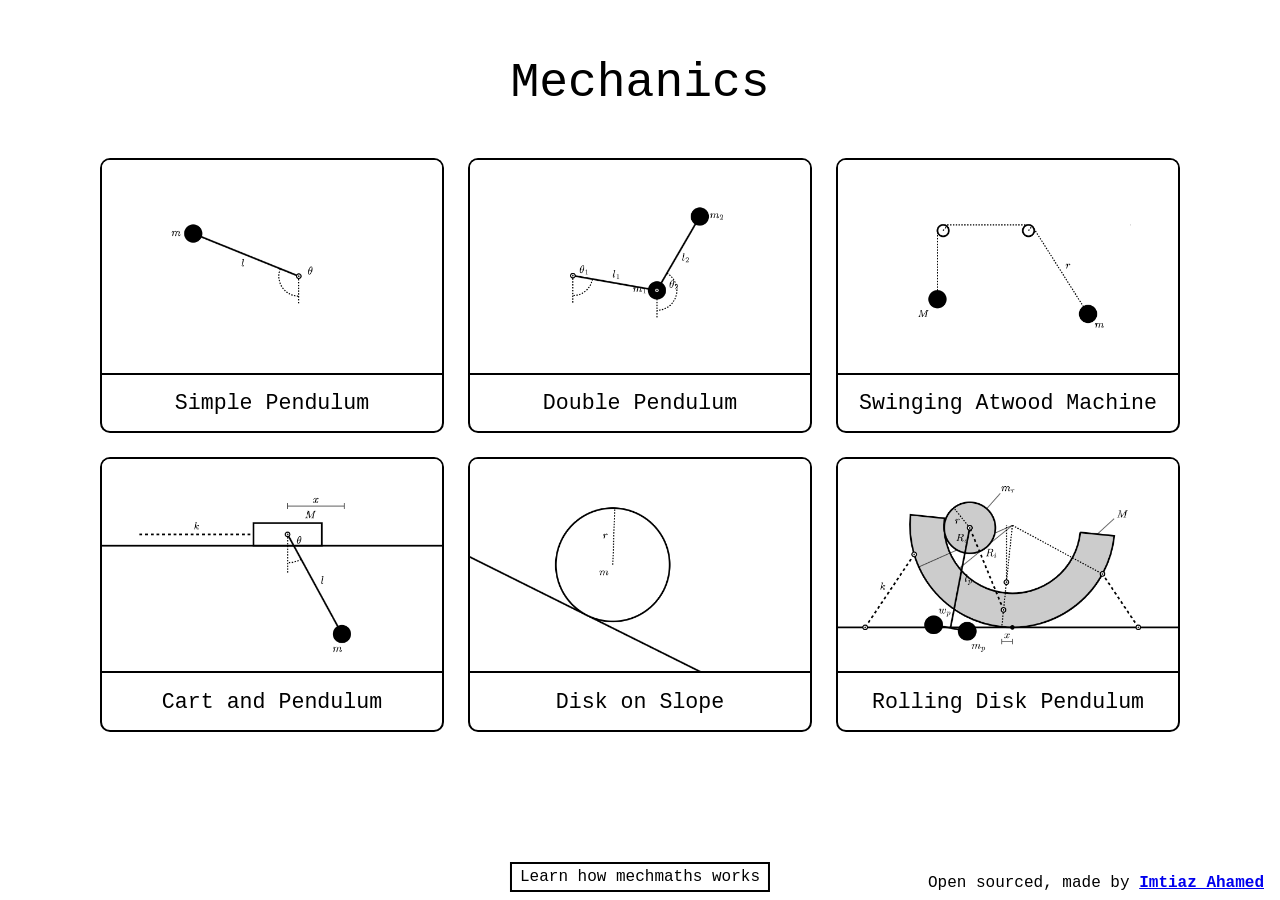
==== index.html @ cea990c5 "Phone ver add" ====
<!DOCTYPE html>
<html lang="en">

<head>
    <meta charset="UTF-8">
    <meta name="viewport" content="width=device-width, initial-scale=1.0">
    <title>Mechanics</title>
    <link rel="stylesheet" href="style.css?v=mobile">
    <link rel="stylesheet" href="homepage.css" type="text/css">
    <link rel="icon" type="image/svg+xml" href="simulation.svg" />
</head>

<body class="home-body">
    <div class="options-header">Mechanics</div>

    <div class="grid-container">
        <a class="options-card" href="pend/">
            <div class="card-thumb">
                <img src="home/photo1.png" alt="Single Pendulum">
            </div>
            <div class="card-footer">
                <span>Simple Pendulum</span>
            </div>
        </a>

        <a class="options-card" href="dpend/">
            <div class="card-thumb">
                <img src="home/photo2.png" alt="Double Pendulum">
            </div>
            <div class="card-footer">
                <span>Double Pendulum</span>
            </div>
        </a>

        <a class="options-card" href="atwood/">
            <div class="card-thumb">
                <img src="home/photo3.png" alt="Swinging Atwood Machine">
            </div>
            <div class="card-footer">
                <span>Swinging Atwood Machine</span>
            </div>
        </a>

        <a class="options-card" href="cart/">
            <div class="card-thumb">
                <img src="home/photo4.png" alt="Cart and Pendulum">
            </div>
            <div class="card-footer">
                <span>Cart and Pendulum</span>
            </div>
        </a>

        <a class="options-card" href="slope/">
            <div class="card-thumb">
                <img src="home/photo5.png" alt="Disk on Slope">
            </div>
            <div class="card-footer">
                <span>Disk on Slope</span>
            </div>
        </a>

        <a class="options-card" href="disk/">
            <div class="card-thumb">
                <img src="home/photo6.png" alt="Rolling Disk Pendulum">
            </div>
            <div class="card-footer">
                <span>Rolling Disk Pendulum</span>
            </div>
        </a>
    </div>

    <div class="site-attribution">
        Open sourced, made by <a href="https://github.com/imtua"><b>Imtiaz Ahamed</b></a>
    </div>
    <a class="mechmath-link" href="https://mechanics.help/mechmaths">Learn how mechmaths works</a>
</body>

</html>
---- style.css ----
body {
    margin: 0;
    background-color: #ffffff;
    color: #000000;
    font-family: ui-monospace, "SF Mono", "Liberation Mono", Menlo, Consolas, monospace;
}

body:not(.home-body) {
    overflow: hidden;
}

#energy-label {
    position: absolute;
    top: 0.5em;
    left: 1em;
}

#metrics-label {
    position: absolute;
    top: 50%;
    right: 1em;
    transform: translateY(-50%);
    line-height: 1.5;
    text-align: right;
}

#modal-toggle {
    position: absolute;
    top: 2em;
    left: 0.5em;
}

#description-toggle {
    position: absolute;
    top: 4em;
    left: 0.5em;
}

#parameters-toggle {
    position: absolute;
    top: calc(50% + 4em);
    right: 1em;
}

#parameters-panel {
    position: absolute;
    display: none;
    top: calc(50% + 7em);
    right: 1em;
    max-width: min(28em, calc(100vw - 1em));
    padding: 0.75em;
    border: 2px solid black;
    background-color: white;
    z-index: 1;
}

#parameters-panel.shown {
    display: block;
}

#parameters-panel.available {
    display: none;
}

#parameters-panel.available.shown {
    display: block;
}

.parameter-row {
    display: grid;
    grid-template-columns: 8em 8em 6em;
    gap: 0.5em;
    align-items: center;
    margin-top: 0.5em;
}

.parameter-row input[type="number"] {
    width: 5em;
}

#energy-bar {
    position: absolute;
    top: 20%;
    bottom: 3%;
    left: 1.5em;
    width: 1.5em;
    border: 2px solid black;
    background-color: #AAA;
}

#kinetic-bar {
    position: absolute;
    bottom: 0;
    width: 100%;
    background-color: #EEE;
}

#energy-bar-label {
    position: absolute;
    top: calc(20% - 1.75em);
    left: 0.75em;
}

.color-label {
    display: inline-block;
    width: 0.75em;
    height: 0.75em;
    border: 2px solid black;
    vertical-align: -0.1em;
}

#equation-label {
    position: absolute;
    top: 0;
    right: 1em;
}

#symbol-container svg {
    position: absolute;
    top: 0;
    left: 0;
    visibility: hidden;
}

#simulation-label {
    position: absolute;
    bottom: 2.5em;
    right: 1em;
    font-size: 2em;
}

#attribution-label {
    position: absolute;
    right: 1em;
    bottom: 0.5em;
}

#mechmath-link {
    position: absolute;
    bottom: 0.5em;
    left: 50%;
    transform: translateX(-50%);
    padding: 0.25em 0.5em;
    border: 2px solid black;
    color: inherit;
    background-color: white;
    text-decoration: none;
}

#playback-container {
    position: absolute;
    right: 1em;
    bottom: 3.5em;
    display: flex;
    gap: 0.5em;
}

.playback-button {
    width: 1.5em;
    height: 1.5em;
    cursor: pointer;
}

#system-modal {
    position: absolute;
    display: none;
    align-items: center;
    top: 0;
    left: 0;
    width: 100%;
    height: 100%;
    z-index: 1;
    transition-property: display;
    transition-duration: 0.5s;
    transition-behavior: allow-discrete;
}

#system-modal.shown {
    display: flex;
}

#system-modal-content {
    margin: 0 auto;
    overflow: auto;
    background-color: #fefefe;
    border: 2px solid black;
    border-radius: 10px;
    padding: 0.5em 1em;
    font-size: 1.25em;
    max-height: 80vh;
}

#description-modal {
    position: absolute;
    display: none;
    align-items: center;
    top: 0;
    left: 0;
    width: 100%;
    height: 100%;
    z-index: 1;
    transition-property: display;
    transition-duration: 0.5s;
    transition-behavior: allow-discrete;
}

#description-modal.shown {
    display: flex;
}

#description-modal-content {
    margin: 0 auto;
    overflow: auto;
    background-color: #fefefe;
    border: 2px solid black;
    border-radius: 10px;
    padding: 0.5em 1em;
    font-size: 1.25em;
    max-width: 80vw;
    max-height: 80vh;
}

#description-file {
    white-space: pre-wrap;
}

@media (max-width: 600px) {
    body:not(.home-body) {
        overflow: hidden;
    }

    #energy-label {
        top: 0.35em;
        left: 0.5em;
        max-width: 48%;
        font-size: 0.75em;
        white-space: nowrap;
    }

    #equation-label {
        top: 0.25em;
        right: 0.5em;
        max-width: 48%;
        font-size: 0.7em;
        text-align: right;
    }

    #modal-toggle,
    #description-toggle {
        left: 0.5em;
        font-size: 0.75em;
    }

    #modal-toggle {
        top: 3em;
    }

    #description-toggle {
        top: 5.25em;
    }

    #metrics-label {
        top: 7em;
        right: 0.5em;
        transform: none;
        font-size: 0.8em;
    }

    #parameters-toggle {
        top: 14em;
        right: 0.5em;
        font-size: 0.75em;
    }

    #parameters-panel {
        top: 16em;
        right: 0.5em;
        max-width: calc(100vw - 1em);
        max-height: calc(100vh - 18em);
        overflow: auto;
        padding: 0.5em;
        font-size: 0.8em;
    }

    .parameter-row {
        grid-template-columns: 7em minmax(7em, 1fr) 4.5em;
        gap: 0.25em;
    }

    .parameter-row input[type="number"] {
        width: 4em;
    }

    #energy-bar-label {
        top: 20%;
        left: 0.5em;
        transform: translateY(-1.75em);
        font-size: 0.75em;
    }

    #energy-bar {
        top: 23%;
        bottom: 5em;
        left: 0.5em;
        width: 1em;
    }

    #simulation-label {
        right: 0.5em;
        bottom: 3.75em;
        font-size: 1.25em;
    }

    #attribution-label {
        right: 0.5em;
        bottom: 0.5em;
        font-size: 0.65em;
    }

    #mechmath-link {
        bottom: 0.5em;
        font-size: 0.7em;
    }

    #playback-container {
        right: 0.5em;
        bottom: 2.25em;
    }
}
---- homepage.css ----
.home-body {
    background-color: #ffffff;
    color: #000000;
    min-height: 100vh;
    display: flex;
    flex-direction: column;
    align-items: center;
    box-sizing: border-box;
    padding: 2rem 1rem 4rem;
}

.site-attribution {
    position: fixed;
    right: 1em;
    bottom: 0.5em;
}

.mechmath-link {
    position: fixed;
    bottom: 0.5em;
    left: 50%;
    transform: translateX(-50%);
    padding: 0.25em 0.5em;
    border: 2px solid black;
    color: inherit;
    background-color: white;
    text-decoration: none;
}

.options-header {
    text-align: center;
    font-size: 3em;
    margin: 0.5em 0 1em;
}

/* 3x2 Grid */
.grid-container {
    display: grid;
    grid-template-columns: repeat(3, 1fr);
    gap: 1.5rem;
    max-width: 1080px;
    width: 100%;
    box-sizing: border-box;
}

/* Card Container */
.options-card {
    display: flex;
    flex-direction: column;
    color: black;
    text-decoration: none;
    border: 2px solid black;
    border-radius: 10px;
    background-color: white;
    overflow: hidden;
    transition: background-color 0.25s ease-out;
}

/* Full card turns #CCC on hover */
.options-card:hover {
    background-color: #CCC;
}

/* Image Slot */
.card-thumb {
    width: 100%;
    aspect-ratio: 16 / 10;
    border-bottom: 2px solid black;
    background-color: #ffffff;
    overflow: hidden;
}

.card-thumb img {
    width: 100%;
    height: 100%;
    object-fit: cover;
    display: block;
}

/* Bottom Label with original underline animation */
.card-footer {
    text-align: center;
    font-size: 1.35em;
    padding: 0.75em 0.5em;
}

.card-footer span {
    display: inline-block;
    position: relative;
}

.card-footer span::after {
    content: "";
    position: absolute;
    width: 100%;
    transform: scaleX(0);
    height: 2px;
    bottom: -1px;
    left: 0;
    background-color: black;
    transform-origin: bottom right;
    transition: transform 0.25s ease-out;
}

.options-card:hover .card-footer span::after {
    transform: scaleX(1);
    transform-origin: bottom left;
}

/* Responsive Breakpoints */
@media (max-width: 900px) {
    .grid-container {
        grid-template-columns: repeat(2, 1fr);
    }
}

@media (max-width: 600px) {
    .grid-container {
        grid-template-columns: 1fr;
    }

    .site-attribution {
        bottom: 3em;
        font-size: 0.8em;
    }
}
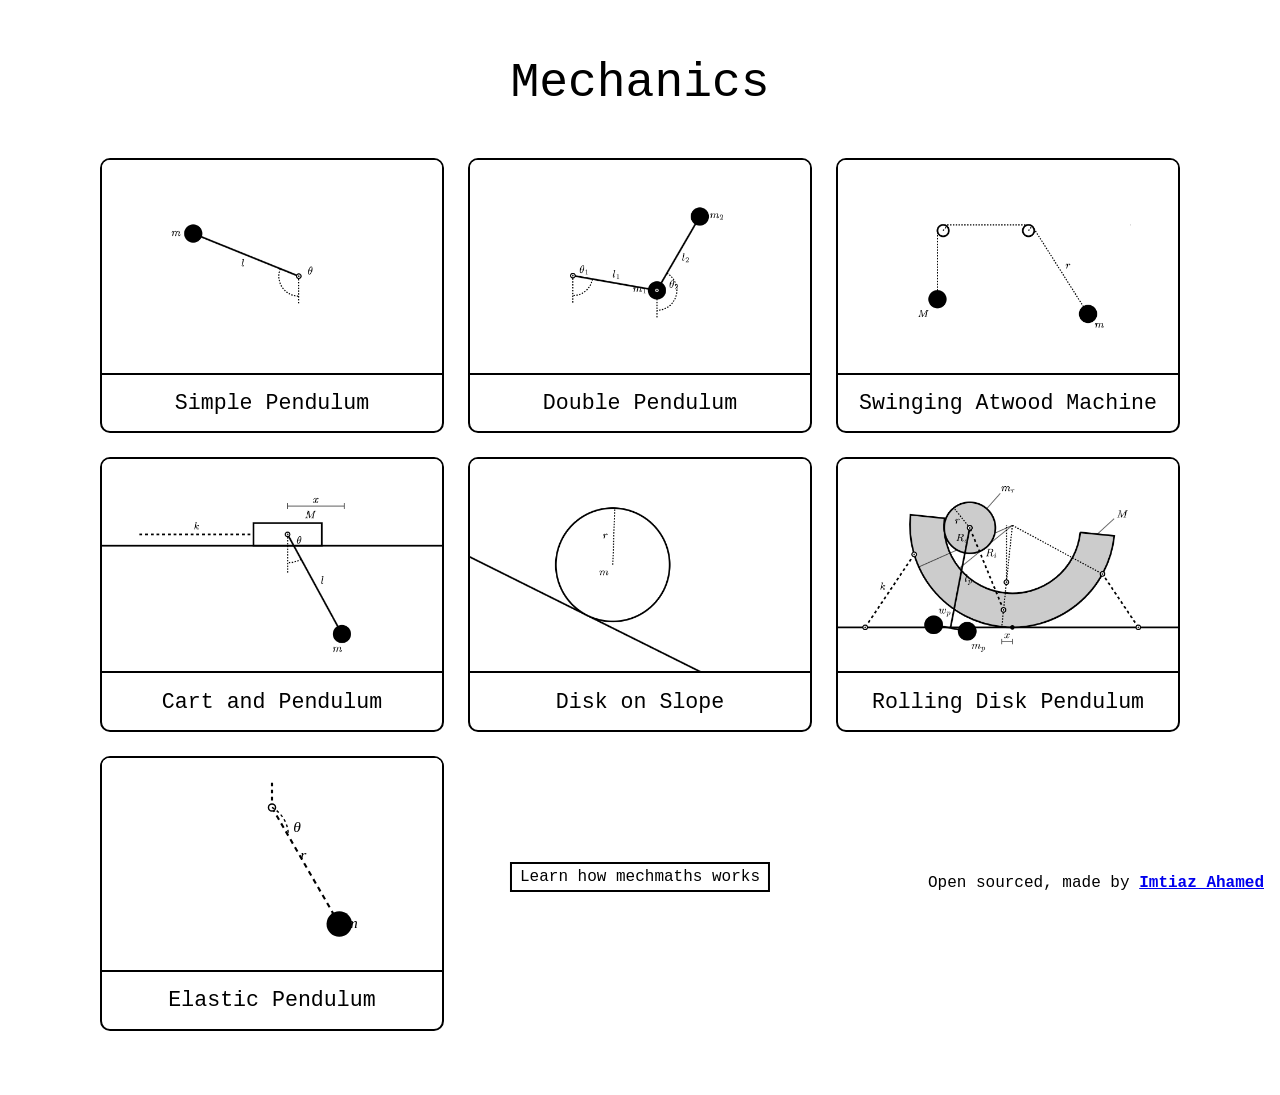
==== commit a2197644: "Elastic" ====
--- a/index.html
+++ b/index.html
@@ -67,6 +67,15 @@
                 <span>Rolling Disk Pendulum</span>
             </div>
         </a>
+
+        <a class="options-card" href="elastic/">
+            <div class="card-thumb">
+                <img src="home/elastic-pendulum.svg" alt="Elastic Pendulum">
+            </div>
+            <div class="card-footer">
+                <span>Elastic Pendulum</span>
+            </div>
+        </a>
     </div>
 
     <div class="site-attribution">
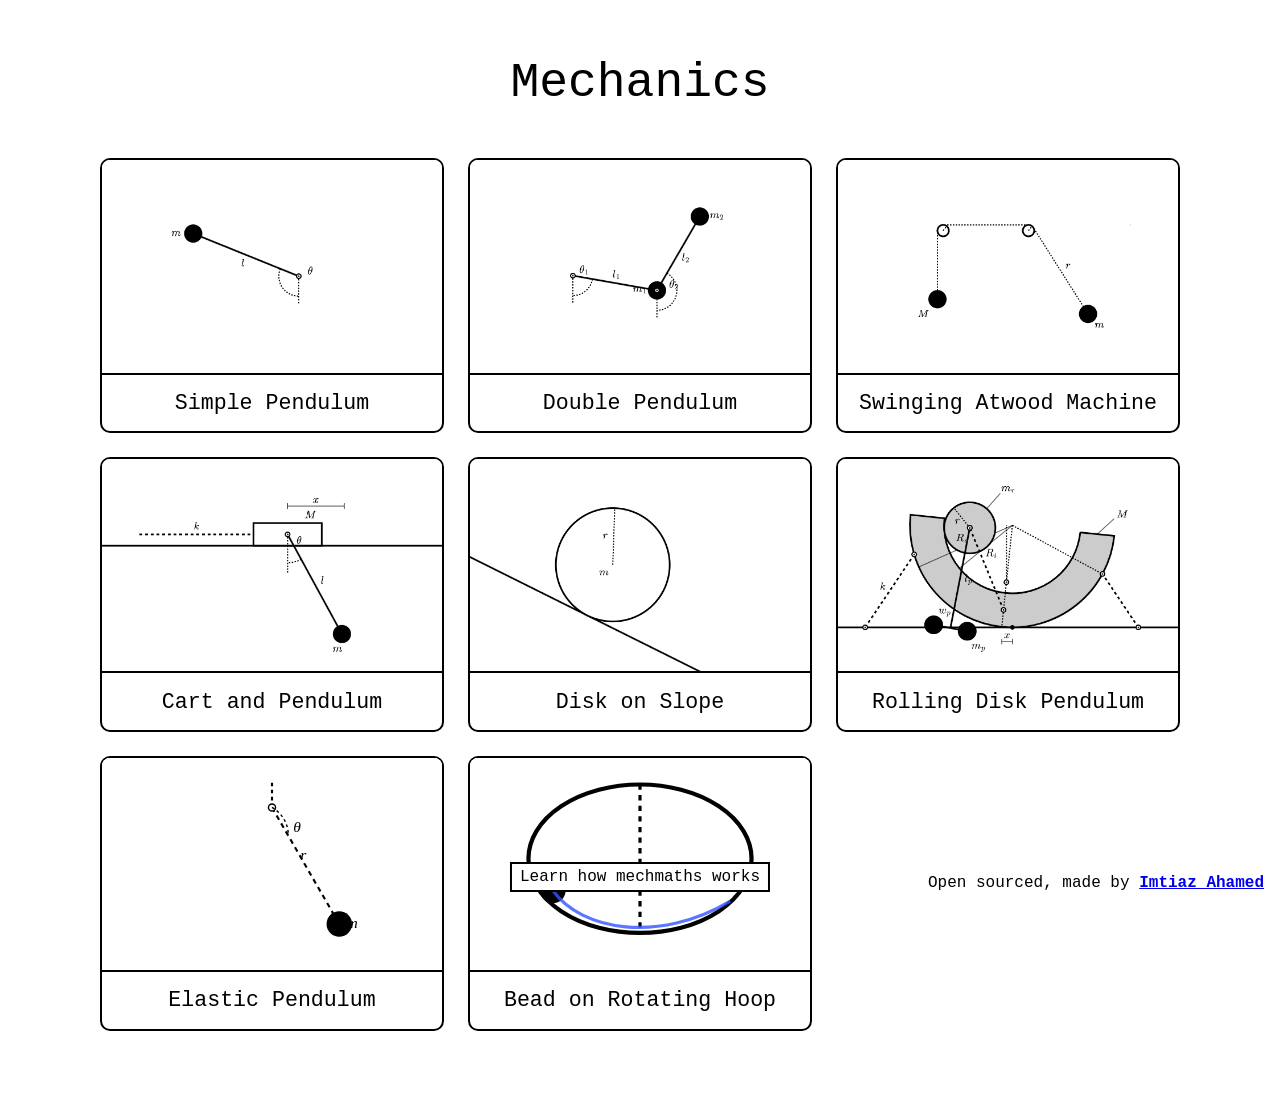
==== commit 69876cef: "bead" ====
--- a/index.html
+++ b/index.html
@@ -76,6 +76,15 @@
                 <span>Elastic Pendulum</span>
             </div>
         </a>
+
+        <a class="options-card" href="bead/">
+            <div class="card-thumb">
+                <img src="home/bead-pendulum.svg" alt="Bead on a Rotating Hoop">
+            </div>
+            <div class="card-footer">
+                <span>Bead on Rotating Hoop</span>
+            </div>
+        </a>
     </div>
 
     <div class="site-attribution">
--- a/style.css
+++ b/style.css
@@ -34,6 +34,17 @@
     position: absolute;
     top: 4em;
     left: 0.5em;
+}
+
+#home-link {
+    position: absolute;
+    top: 6em;
+    left: 0.5em;
+    padding: 0.15em 0.4em;
+    border: 2px solid black;
+    color: inherit;
+    background-color: white;
+    text-decoration: none;
 }
 
 #parameters-toggle {
@@ -259,6 +270,12 @@
         top: 5.25em;
     }
 
+    #home-link {
+        top: 7.5em;
+        left: 0.5em;
+        font-size: 0.75em;
+    }
+
     #metrics-label {
         top: 7em;
         right: 0.5em;
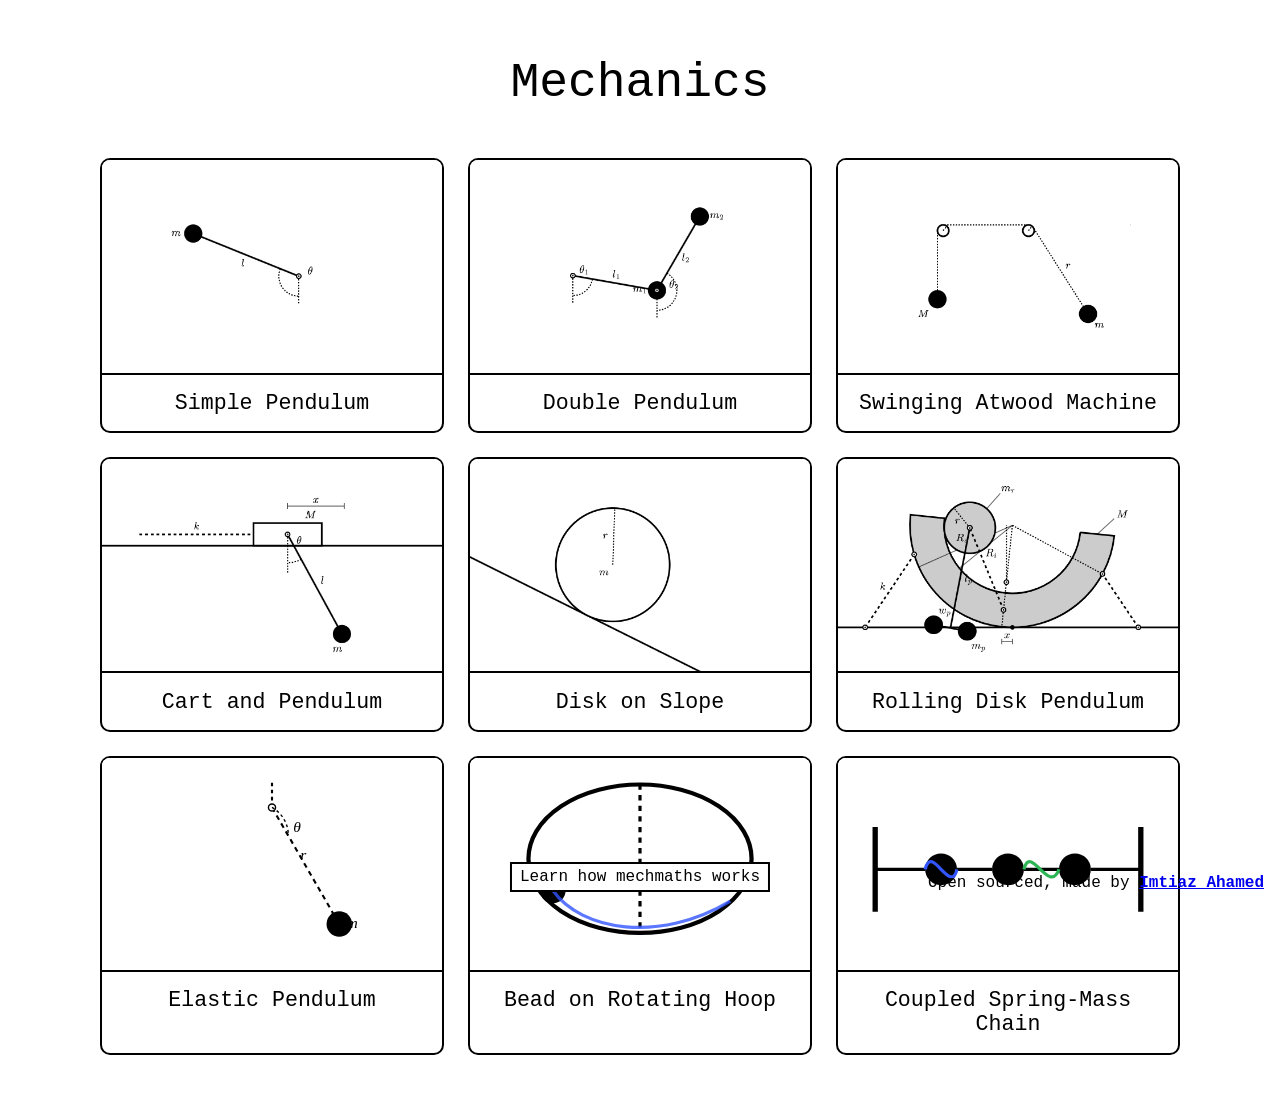
==== commit b5473630: "Coupled spring-mass chain (x₁, x₂, x₃)" ====
--- a/index.html
+++ b/index.html
@@ -85,6 +85,15 @@
                 <span>Bead on Rotating Hoop</span>
             </div>
         </a>
+
+        <a class="options-card" href="chain/">
+            <div class="card-thumb">
+                <img src="home/spring-chain.svg" alt="Coupled Spring-Mass Chain">
+            </div>
+            <div class="card-footer">
+                <span>Coupled Spring-Mass Chain</span>
+            </div>
+        </a>
     </div>
 
     <div class="site-attribution">
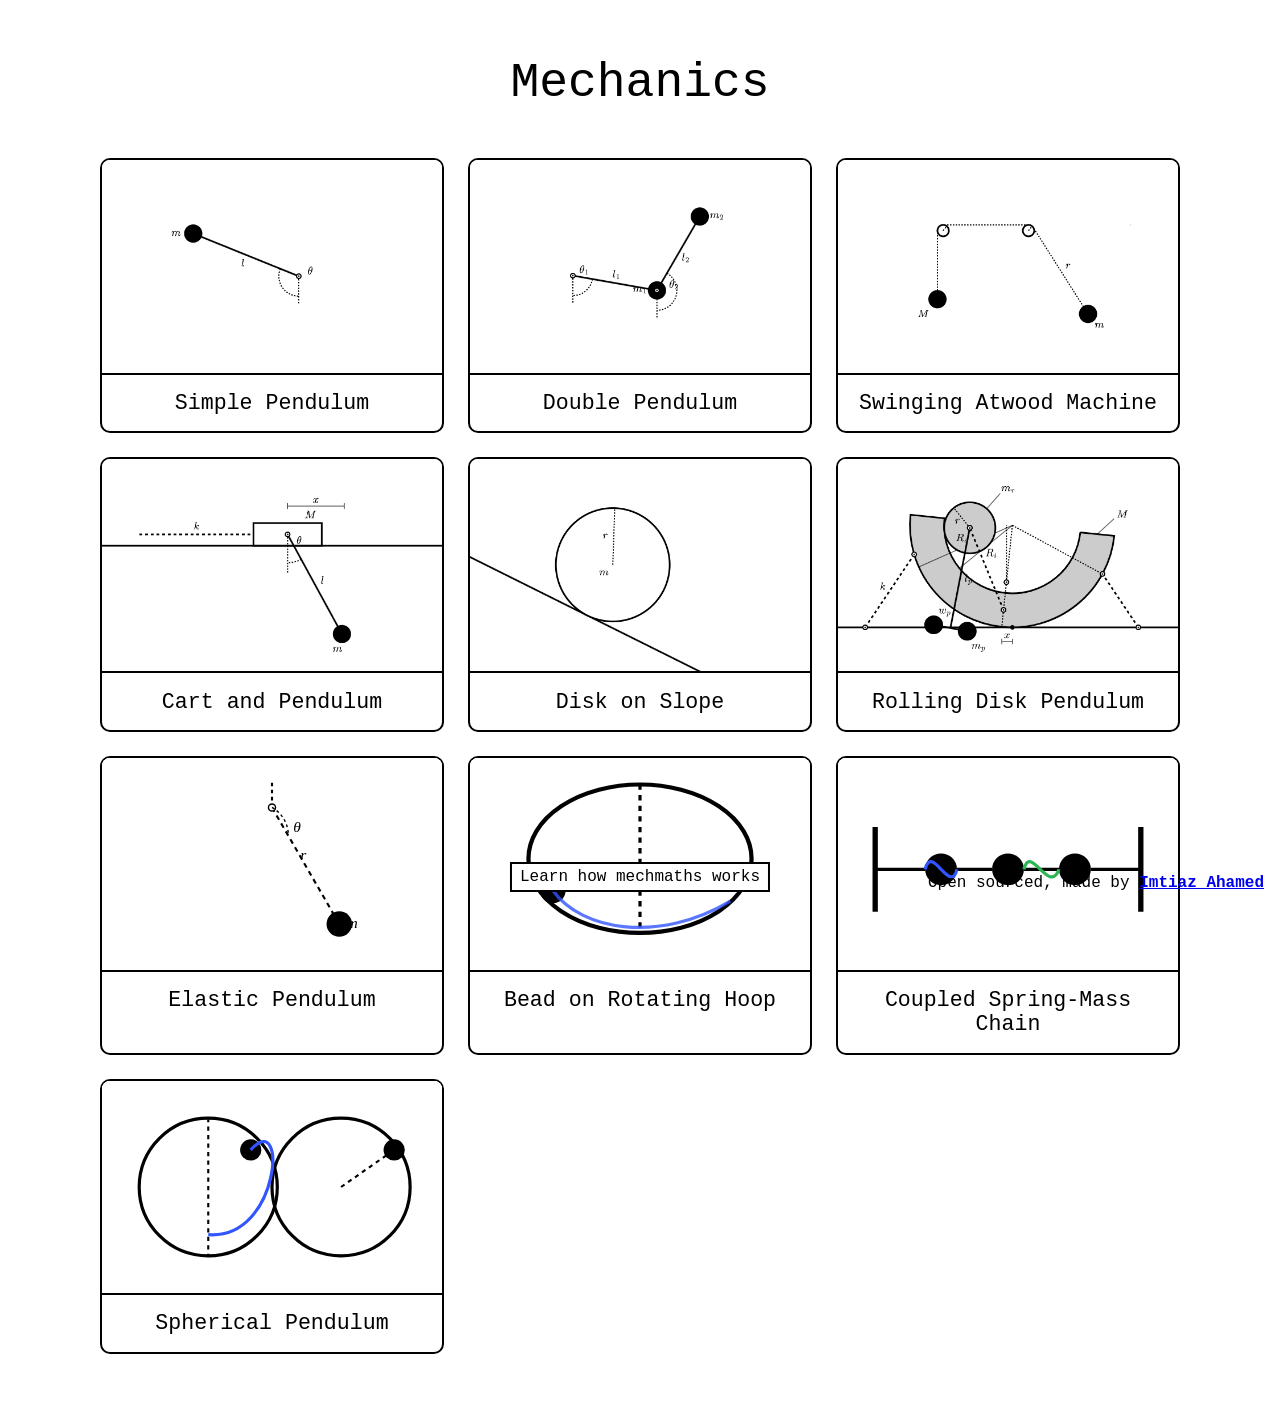
==== commit 8ffca70f: "spherical" ====
--- a/index.html
+++ b/index.html
@@ -94,6 +94,15 @@
                 <span>Coupled Spring-Mass Chain</span>
             </div>
         </a>
+
+        <a class="options-card" href="spherical/">
+            <div class="card-thumb">
+                <img src="home/spherical-pendulum.svg" alt="Spherical Pendulum">
+            </div>
+            <div class="card-footer">
+                <span>Spherical Pendulum</span>
+            </div>
+        </a>
     </div>
 
     <div class="site-attribution">
--- a/style.css
+++ b/style.css
@@ -21,6 +21,13 @@
     right: 1em;
     transform: translateY(-50%);
     line-height: 1.5;
+    text-align: right;
+}
+
+#conserved-label {
+    position: absolute;
+    top: calc(50% + 5em);
+    right: 1em;
     text-align: right;
 }
 
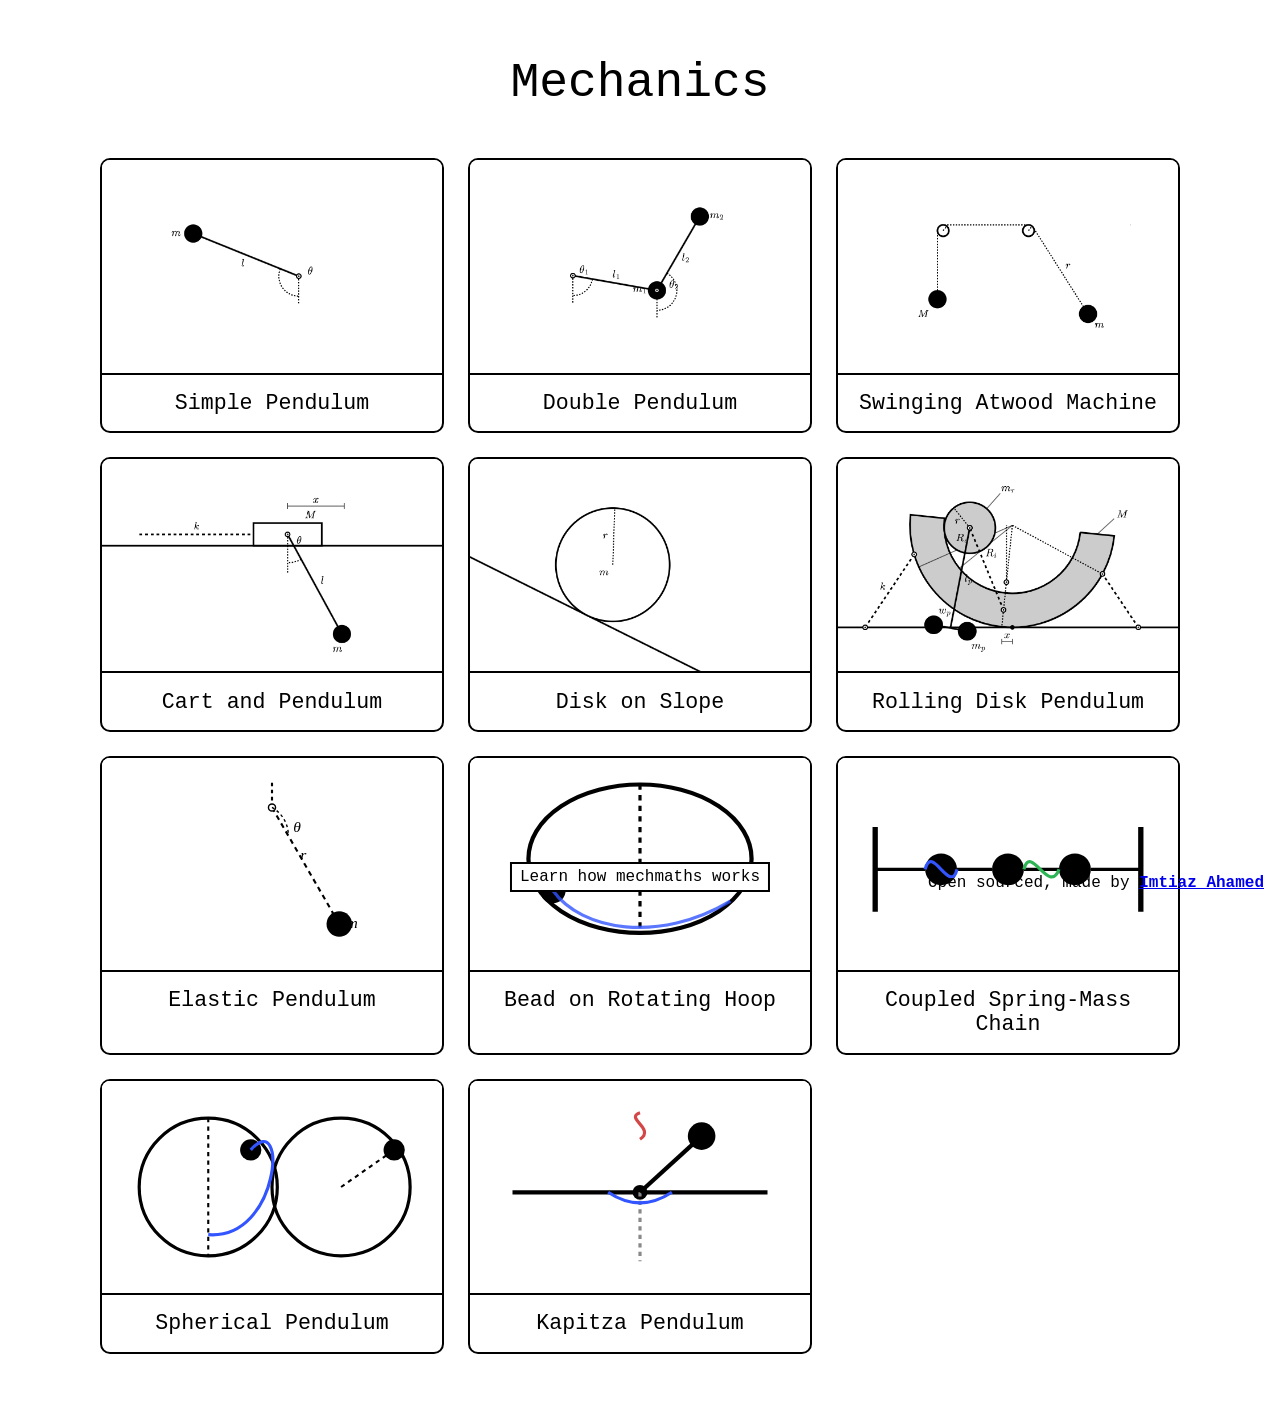
==== commit 8405f18f: "kapitza" ====
--- a/index.html
+++ b/index.html
@@ -103,6 +103,15 @@
                 <span>Spherical Pendulum</span>
             </div>
         </a>
+
+        <a class="options-card" href="kapitza/">
+            <div class="card-thumb">
+                <img src="home/kapitza-pendulum.svg" alt="Kapitza Pendulum">
+            </div>
+            <div class="card-footer">
+                <span>Kapitza Pendulum</span>
+            </div>
+        </a>
     </div>
 
     <div class="site-attribution">
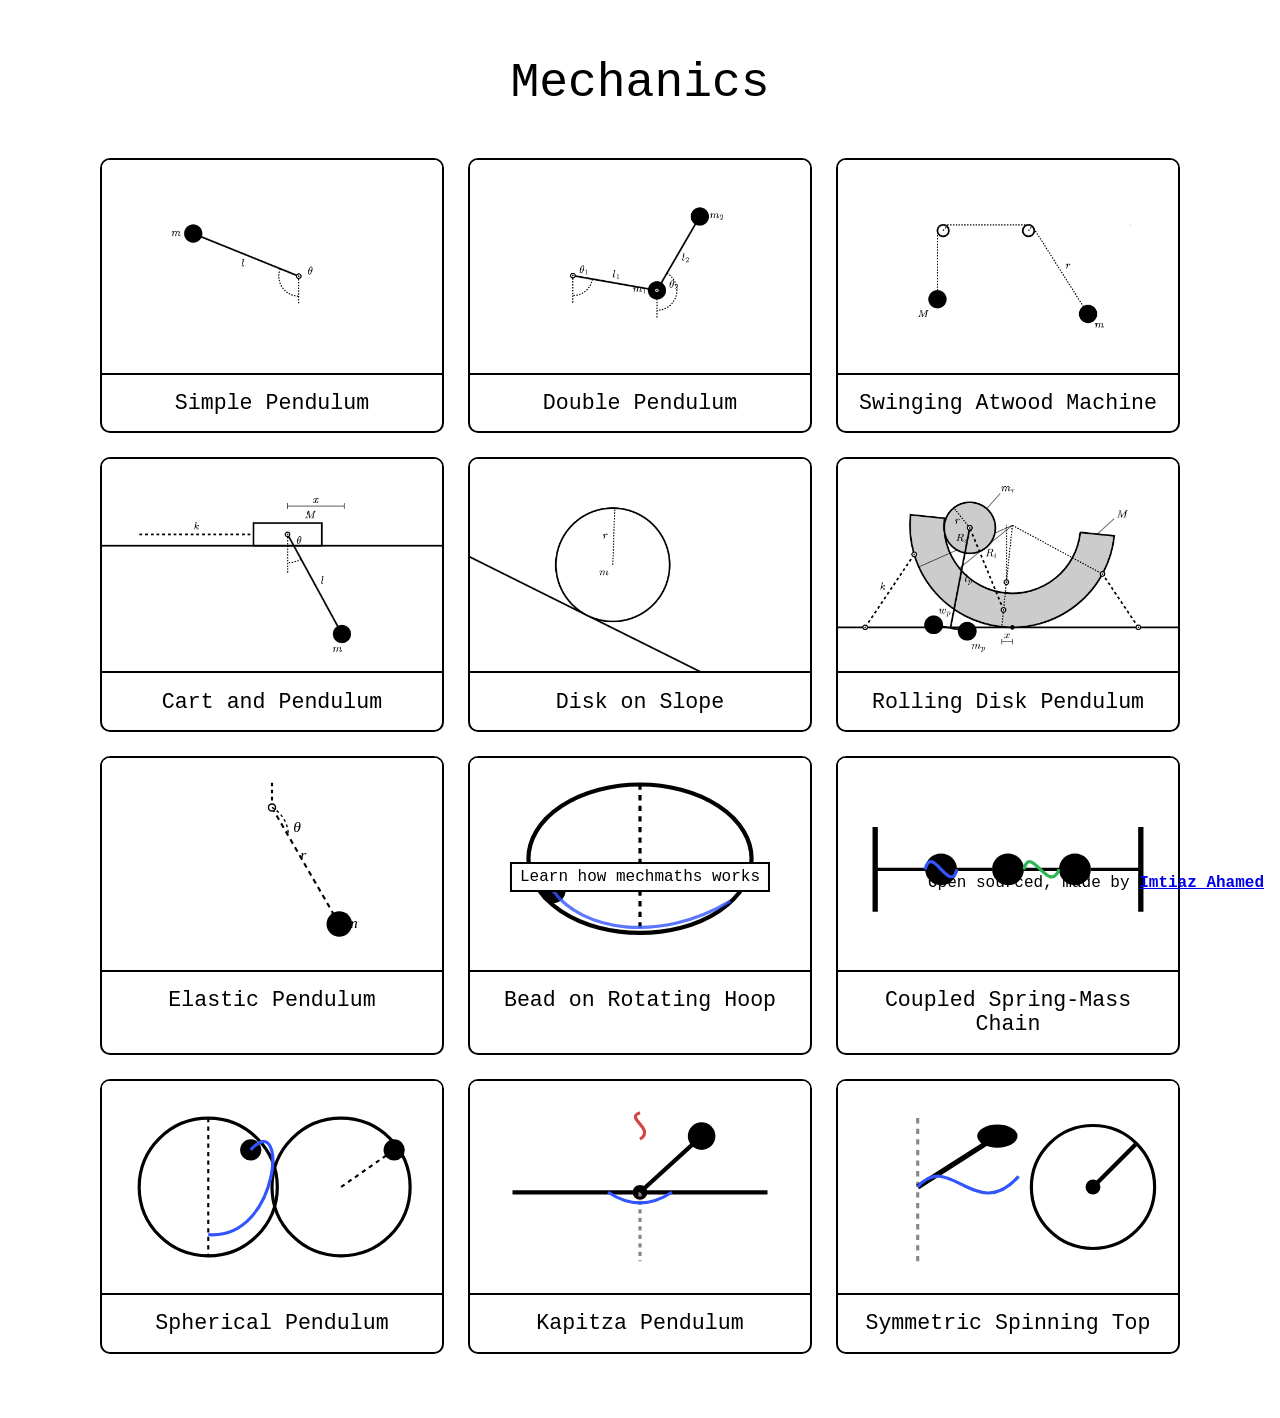
==== commit 97c89604: "mech" ====
--- a/index.html
+++ b/index.html
@@ -112,6 +112,15 @@
                 <span>Kapitza Pendulum</span>
             </div>
         </a>
+
+        <a class="options-card" href="top/">
+            <div class="card-thumb">
+                <img src="home/spinning-top.svg" alt="Symmetric Spinning Top">
+            </div>
+            <div class="card-footer">
+                <span>Symmetric Spinning Top</span>
+            </div>
+        </a>
     </div>
 
     <div class="site-attribution">
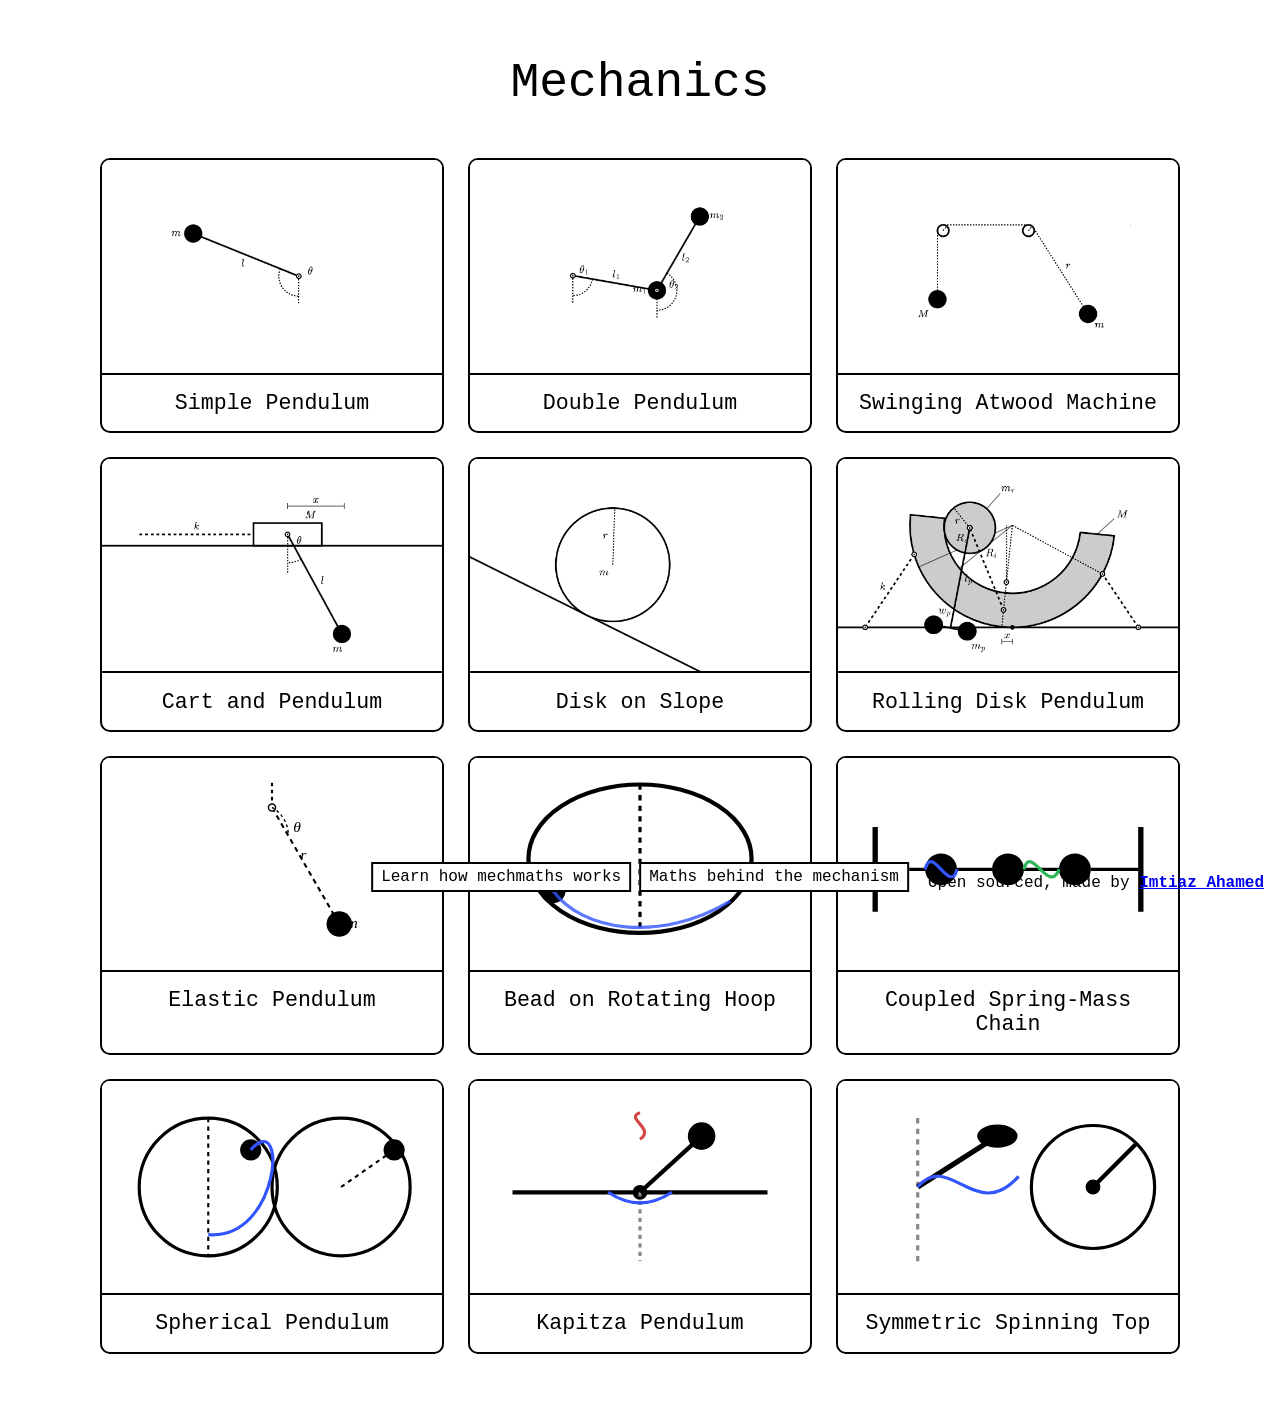
==== commit 4bf8a874: "buttons" ====
--- a/index.html
+++ b/index.html
@@ -126,7 +126,12 @@
     <div class="site-attribution">
         Open sourced, made by <a href="https://github.com/imtua"><b>Imtiaz Ahamed</b></a>
     </div>
-    <a class="mechmath-link" href="https://mechanics.help/mechmaths">Learn how mechmaths works</a>
+    <div class="learning-links">
+        <a class="mechmath-link" href="https://mechanics.help/mechmaths">
+            Learn how mechmaths works
+        </a>
+        <a class="maths-link" href="maths/">Maths behind the mechanism</a>
+    </div>
 </body>
 
 </html>
--- a/style.css
+++ b/style.css
@@ -9,6 +9,10 @@
     overflow: hidden;
 }
 
+body.maths-body {
+    overflow: auto;
+}
+
 #energy-label {
     position: absolute;
     top: 0.5em;
@@ -26,8 +30,16 @@
 
 #conserved-label {
     position: absolute;
-    top: calc(50% + 5em);
-    right: 1em;
+    top: 0;
+    right: 1em;
+    text-align: right;
+}
+
+#parameter-summary {
+    position: absolute;
+    top: 0;
+    right: 1em;
+    line-height: 1.5;
     text-align: right;
 }
 
@@ -56,14 +68,14 @@
 
 #parameters-toggle {
     position: absolute;
-    top: calc(50% + 4em);
+    top: 0;
     right: 1em;
 }
 
 #parameters-panel {
     position: absolute;
     display: none;
-    top: calc(50% + 7em);
+    top: 0;
     right: 1em;
     max-width: min(28em, calc(100vw - 1em));
     padding: 0.75em;
--- a/homepage.css
+++ b/homepage.css
@@ -16,10 +16,26 @@
 }
 
 .mechmath-link {
+    position: static;
+    transform: none;
+    padding: 0.25em 0.5em;
+    border: 2px solid black;
+    color: inherit;
+    background-color: white;
+    text-decoration: none;
+}
+
+.learning-links {
     position: fixed;
     bottom: 0.5em;
     left: 50%;
     transform: translateX(-50%);
+    display: flex;
+    gap: 0.5em;
+    white-space: nowrap;
+}
+
+.maths-link {
     padding: 0.25em 0.5em;
     border: 2px solid black;
     color: inherit;
@@ -123,4 +139,13 @@
         bottom: 3em;
         font-size: 0.8em;
     }
+
+    .learning-links {
+        bottom: 0.5em;
+        max-width: calc(100vw - 1em);
+        flex-wrap: wrap;
+        justify-content: center;
+        white-space: normal;
+        font-size: 0.75em;
+    }
 }
